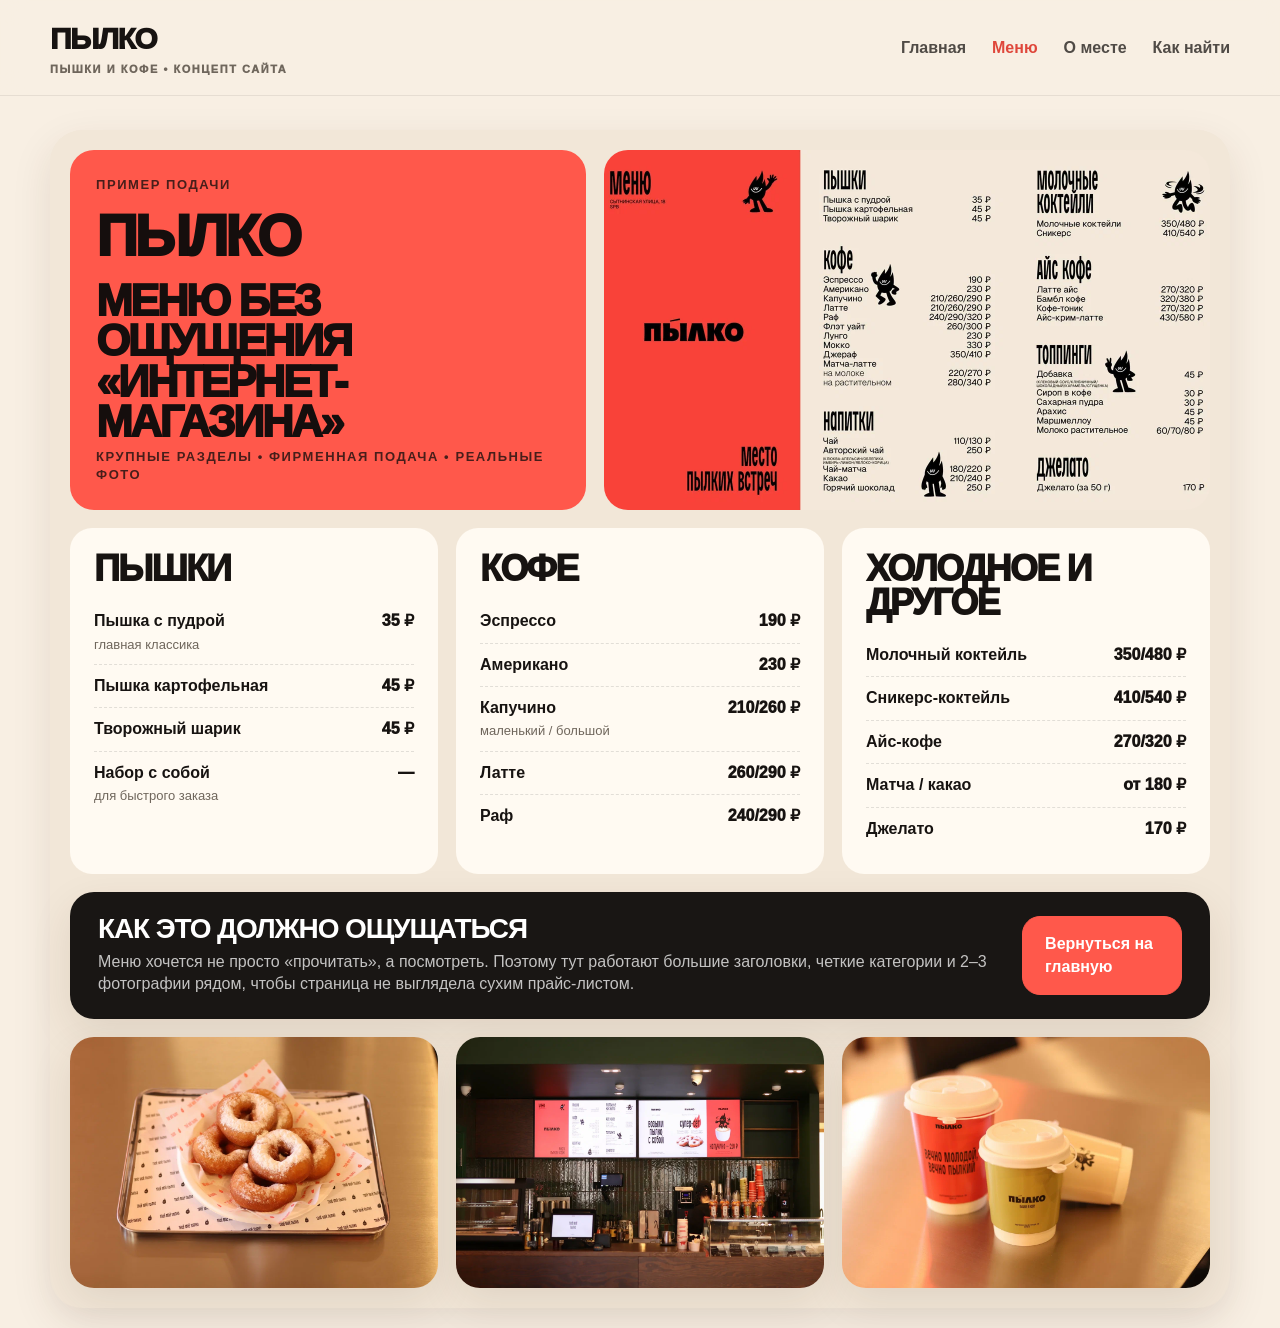
==== menu.html @ 5d1442cd "Initial portfolio release" ====
<!doctype html>
<html lang="ru">
<head>
  <meta charset="utf-8">
  <meta name="viewport" content="width=device-width, initial-scale=1">
  <title>Пылко — концепт меню</title>
  <link rel="stylesheet" href="style.css">
</head>
<body>
  <header class="site-header">
    <div class="container nav">
      <a class="brand" href="index.html">Пылко<small>пышки и кофе • концепт сайта</small></a>
      <nav class="nav-links">
        <a href="index.html">Главная</a>
        <a class="active" href="menu.html">Меню</a>
        <a href="index.html#mood">О месте</a>
        <a href="index.html#visit">Как найти</a>
      </nav>
    </div>
  </header>

  <main class="menu-wrap">
    <div class="container">
      <div class="menu-layout">
        <div class="menu-top">
          <div class="menu-intro">
            <div>
              <div class="mini">пример подачи</div>
              <div class="logo">Пылко</div>
            </div>
            <div class="tag">Меню без ощущения «интернет-магазина»</div>
            <div class="mini">крупные разделы • фирменная подача • реальные фото</div>
          </div>
          <div class="poster-box">
            <img src="assets/menu_board.png" alt="Меню Пылко">
          </div>
        </div>

        <div class="menu-grid">
          <section class="menu-col">
            <h3>Пышки</h3>
            <div class="item"><div><span class="name">Пышка с пудрой</span><span class="sub">главная классика</span></div><span class="price">35 ₽</span></div>
            <div class="item"><div><span class="name">Пышка картофельная</span></div><span class="price">45 ₽</span></div>
            <div class="item"><div><span class="name">Творожный шарик</span></div><span class="price">45 ₽</span></div>
            <div class="item"><div><span class="name">Набор с собой</span><span class="sub">для быстрого заказа</span></div><span class="price">—</span></div>
          </section>

          <section class="menu-col">
            <h3>Кофе</h3>
            <div class="item"><div><span class="name">Эспрессо</span></div><span class="price">190 ₽</span></div>
            <div class="item"><div><span class="name">Американо</span></div><span class="price">230 ₽</span></div>
            <div class="item"><div><span class="name">Капучино</span><span class="sub">маленький / большой</span></div><span class="price">210/260 ₽</span></div>
            <div class="item"><div><span class="name">Латте</span></div><span class="price">260/290 ₽</span></div>
            <div class="item"><div><span class="name">Раф</span></div><span class="price">240/290 ₽</span></div>
          </section>

          <section class="menu-col">
            <h3>Холодное и другое</h3>
            <div class="item"><div><span class="name">Молочный коктейль</span></div><span class="price">350/480 ₽</span></div>
            <div class="item"><div><span class="name">Сникерс-коктейль</span></div><span class="price">410/540 ₽</span></div>
            <div class="item"><div><span class="name">Айс-кофе</span></div><span class="price">270/320 ₽</span></div>
            <div class="item"><div><span class="name">Матча / какао</span></div><span class="price">от 180 ₽</span></div>
            <div class="item"><div><span class="name">Джелато</span></div><span class="price">170 ₽</span></div>
          </section>
        </div>

        <div class="callout note">
          <div>
            <b>Как это должно ощущаться</b>
            <p>Меню хочется не просто «прочитать», а посмотреть. Поэтому тут работают большие заголовки, четкие категории и 2–3 фотографии рядом, чтобы страница не выглядела сухим прайс-листом.</p>
          </div>
          <a class="btn primary" href="index.html">Вернуться на главную</a>
        </div>

        <div class="image-row">
          <div class="photo"><img src="assets/donuts.png" alt="Пышки"></div>
          <div class="photo"><img src="assets/wide_counter.png" alt="Стойка и меню"></div>
          <div class="photo"><img src="assets/cups.png" alt="Напитки"></div>
        </div>
      </div>
    </div>
  </main>
</body>
</html>
---- style.css ----
:root{
  --bg:#f8efe3;
  --paper:#fff8ef;
  --paper-2:#f2e7d8;
  --ink:#171311;
  --muted:#6f665c;
  --accent:#ff584b;
  --accent-dark:#df473b;
  --line:rgba(23,19,17,.08);
  --shadow:0 14px 40px rgba(68,38,20,.10);
  --radius:28px;
}
*{box-sizing:border-box}
html,body{margin:0;padding:0}
body{
  background:var(--bg);
  color:var(--ink);
  font-family: Inter, -apple-system, BlinkMacSystemFont, "Segoe UI", Arial, sans-serif;
  line-height:1.4;
}
a{text-decoration:none;color:inherit}
img{display:block;max-width:100%}
.container{width:min(1180px, calc(100% - 40px)); margin:0 auto}
.site-header{
  position:sticky; top:0; z-index:50;
  background:rgba(248,239,227,.90);
  backdrop-filter: blur(12px);
  border-bottom:1px solid var(--line);
}
.nav{display:flex; align-items:center; justify-content:space-between; gap:20px; padding:18px 0}
.brand{font-size:30px; font-weight:950; letter-spacing:-.05em; text-transform:uppercase}
.brand small{display:block; color:var(--muted); font-size:11px; letter-spacing:.14em; margin-top:2px}
.nav-links{display:flex; flex-wrap:wrap; gap:26px; font-weight:800}
.nav-links a{opacity:.75}
.nav-links a.active, .nav-links a:hover{opacity:1; color:var(--accent-dark)}
.hero{padding:28px 0 18px}
.hero-grid{display:grid; grid-template-columns:1.02fr .98fr; gap:26px; align-items:stretch}
.panel{
  background:linear-gradient(180deg, var(--paper) 0%, #f5ead9 100%);
  border-radius:var(--radius);
  box-shadow:var(--shadow);
}
.hero-copy{
  padding:52px;
  display:flex; flex-direction:column; justify-content:space-between;
  min-height:600px;
}
.badge{
  display:inline-flex; align-items:center; gap:10px;
  background:rgba(255,88,75,.12); color:var(--accent-dark);
  padding:10px 16px; border-radius:999px; font-size:14px; font-weight:900;
}
h1{
  margin:18px 0 14px;
  font-size:80px; line-height:.92; letter-spacing:-.07em; font-weight:950; text-transform:uppercase;
}
.lead{font-size:24px; line-height:1.2; max-width:560px}
.meta{margin-top:18px; color:var(--muted); font-weight:700; display:flex; gap:12px; flex-wrap:wrap}
.actions{display:flex; flex-wrap:wrap; gap:14px; margin-top:28px}
.btn{
  display:inline-flex; align-items:center; justify-content:center;
  padding:16px 22px; border-radius:18px; font-weight:900; border:1px solid var(--line);
}
.btn.primary{background:var(--accent); color:#fff; border-color:var(--accent)}
.btn.secondary{background:#fff}
.hero-photo{position:relative; min-height:600px; overflow:hidden}
.hero-photo img{width:100%; height:100%; object-fit:cover}
.float-card{
  position:absolute; left:22px; bottom:22px; max-width:280px;
  background:rgba(255,248,239,.90); backdrop-filter:blur(10px);
  padding:16px 18px; border-radius:18px;
}
.float-card .small{font-size:12px; color:var(--muted); font-weight:900; letter-spacing:.12em; text-transform:uppercase}
.float-card strong{display:block; margin-top:4px; font-size:28px; line-height:.95; font-weight:950; letter-spacing:-.04em; text-transform:uppercase}
.section{padding:58px 0}
.section-head{display:flex; justify-content:space-between; gap:20px; align-items:flex-end; margin-bottom:22px}
.section-head h2{margin:0; font-size:46px; line-height:.94; letter-spacing:-.05em; font-weight:950; text-transform:uppercase}
.section-head p{max-width:720px; margin:0; color:var(--muted); font-size:18px}
.cards{display:grid; grid-template-columns:repeat(3,1fr); gap:18px}
.card{background:#fff; border-radius:24px; overflow:hidden; box-shadow:var(--shadow)}
.card .image{aspect-ratio:1.05/1; overflow:hidden}
.card .image img{width:100%; height:100%; object-fit:cover}
.card .content{padding:18px 18px 20px}
.eyebrow{font-size:13px; text-transform:uppercase; letter-spacing:.12em; color:var(--accent-dark); font-weight:900}
.card h3{margin:6px 0 10px; font-size:30px; line-height:.92; letter-spacing:-.05em; font-weight:950; text-transform:uppercase}
.card p{margin:0; color:var(--muted)}
.showcase{display:grid; grid-template-columns:1fr 1fr; gap:18px}
.dark-card{
  background:#191614; color:#fff; border-radius:var(--radius);
  padding:34px; min-height:390px; display:flex; flex-direction:column; justify-content:space-between;
}
.dark-card h3{margin:0 0 12px; font-size:48px; line-height:.92; letter-spacing:-.06em; font-weight:950; text-transform:uppercase}
.dark-card p{margin:0; color:rgba(255,255,255,.76); font-size:18px}
.points{display:grid; gap:12px; margin-top:20px}
.points div{padding:14px 16px; border-radius:16px; border:1px solid rgba(255,255,255,.10); background:rgba(255,255,255,.07)}
.gallery{display:grid; grid-template-columns:1.18fr .82fr; gap:18px}
.stack{display:grid; gap:18px}
.photo{border-radius:24px; overflow:hidden; box-shadow:var(--shadow); min-height:180px}
.photo img{width:100%; height:100%; object-fit:cover}
.callout{
  display:flex; align-items:center; justify-content:space-between; gap:18px;
  background:#191614; color:#fff; border-radius:24px; padding:24px 28px; box-shadow:var(--shadow)
}
.callout b{display:block; font-size:28px; line-height:.95; letter-spacing:-.04em; text-transform:uppercase}
.callout p{margin:8px 0 0; color:rgba(255,255,255,.74)}
.footer{padding:38px 0 54px; margin-top:16px; border-top:1px solid var(--line)}
.footer-grid{display:grid; grid-template-columns:1.1fr .9fr .9fr; gap:20px}
.footer p{color:var(--muted)}
.menu-wrap{padding:34px 0 20px}
.menu-layout{background:var(--paper-2); border-radius:32px; padding:20px; box-shadow:var(--shadow)}
.menu-top{display:grid; grid-template-columns:.92fr 1.08fr; gap:18px}
.menu-intro{
  background:var(--accent); color:#150e0d; border-radius:24px; padding:26px;
  display:flex; flex-direction:column; justify-content:space-between; min-height:360px;
}
.menu-intro .mini{font-size:13px; letter-spacing:.12em; text-transform:uppercase; font-weight:900; opacity:.78}
.menu-intro .logo{font-size:58px; font-weight:950; letter-spacing:-.06em; text-transform:uppercase}
.menu-intro .tag{font-size:44px; line-height:.92; letter-spacing:-.06em; font-weight:950; text-transform:uppercase}
.poster-box{background:#fff; border-radius:24px; overflow:hidden; min-height:360px}
.poster-box img{width:100%; height:100%; object-fit:cover}
.menu-grid{display:grid; grid-template-columns:repeat(3,1fr); gap:18px; margin-top:18px}
.menu-col{background:#fffaf2; border-radius:22px; padding:24px}
.menu-col h3{margin:0 0 14px; font-size:36px; line-height:.94; letter-spacing:-.05em; font-weight:950; text-transform:uppercase}
.item{display:flex; justify-content:space-between; gap:18px; padding:10px 0; border-bottom:1px dashed rgba(23,19,17,.12)}
.item:last-child{border-bottom:none}
.name{font-weight:800}
.sub{display:block; color:var(--muted); font-size:13px; margin-top:3px}
.price{white-space:nowrap; font-weight:950}
.note{margin-top:18px}
.image-row{display:grid; grid-template-columns:1fr 1fr 1fr; gap:18px; margin-top:18px}
.small-note{color:var(--muted); font-size:15px}
@media (max-width: 980px){
  .hero-grid, .showcase, .gallery, .menu-top, .footer-grid, .cards, .menu-grid, .image-row{grid-template-columns:1fr}
  .hero-copy, .hero-photo{min-height:auto}
  h1{font-size:56px}
  .hero-copy{padding:34px}
  .section-head h2{font-size:38px}
}
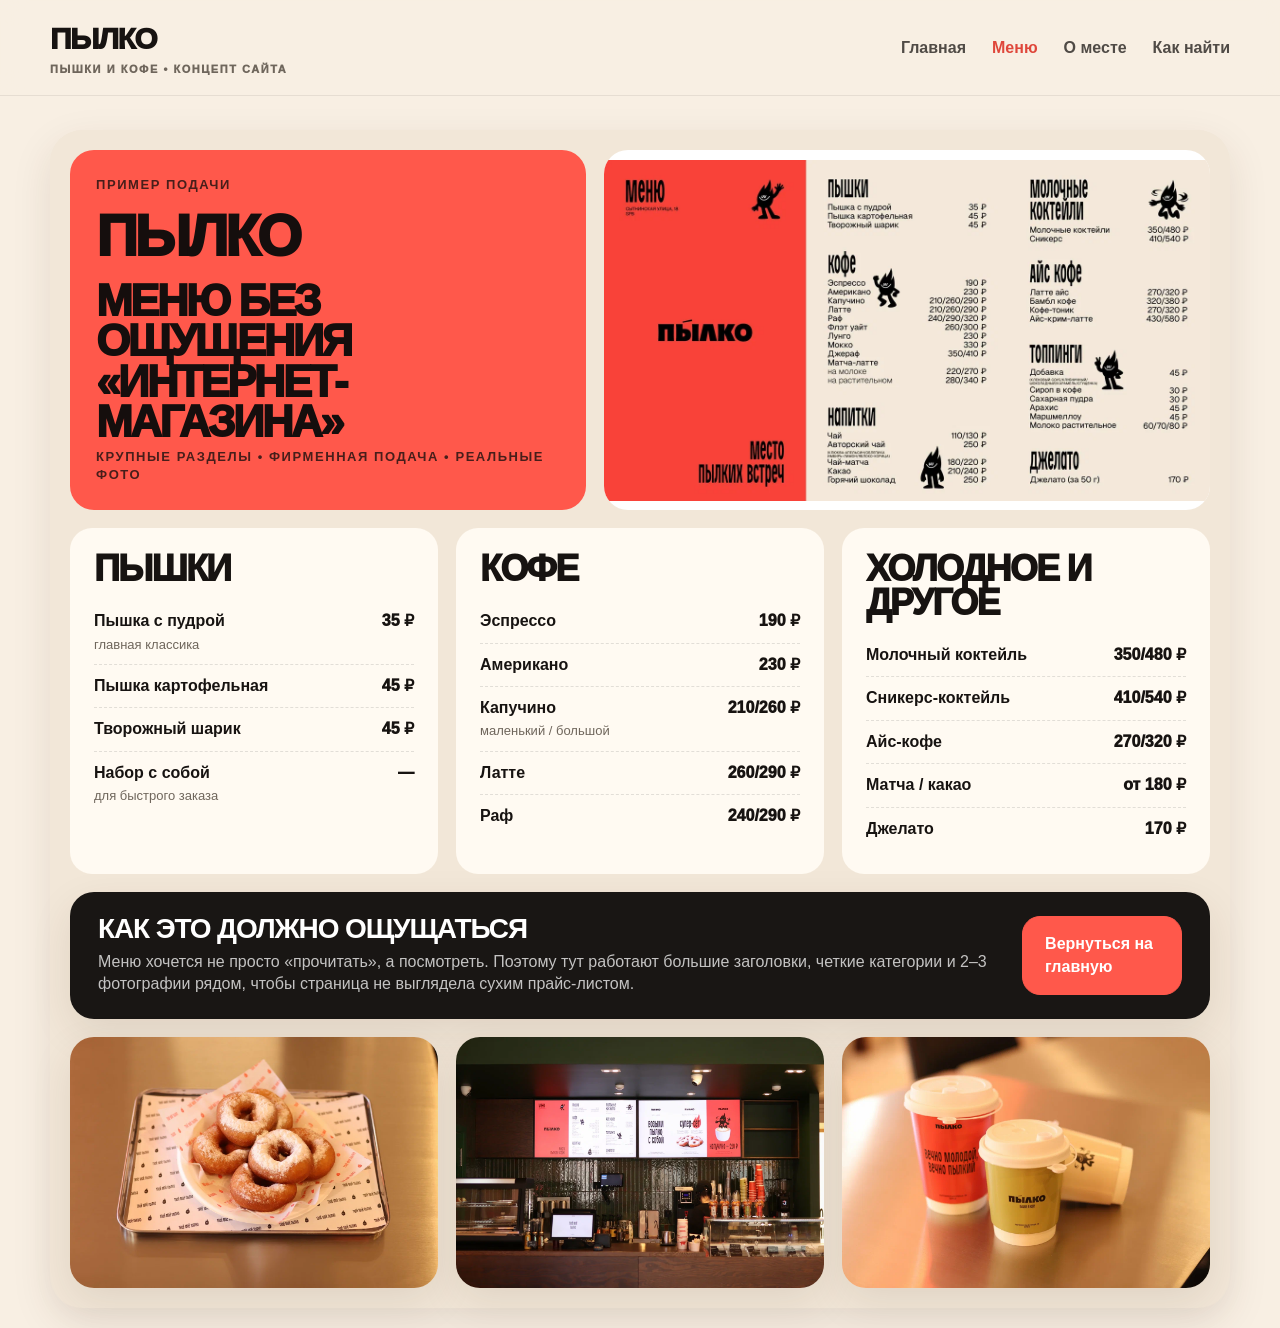
==== commit dc5eb3b8: "Fix responsive layout and add favicon" ====
--- a/menu.html
+++ b/menu.html
@@ -3,8 +3,10 @@
 <head>
   <meta charset="utf-8">
   <meta name="viewport" content="width=device-width, initial-scale=1">
-  <title>Пылко — концепт меню</title>
-  <link rel="stylesheet" href="style.css">
+  <title>Меню — Пылко</title>
+  <meta name="theme-color" content="#f8efe3">
+  <link rel="icon" href="/favicon.svg" type="image/svg+xml">
+  <link rel="stylesheet" href="style.css?v=3">
 </head>
 <body>
   <header class="site-header">
--- a/style.css
+++ b/style.css
@@ -11,7 +11,7 @@
   --radius:28px;
 }
 *{box-sizing:border-box}
-html,body{margin:0;padding:0}
+html,body{margin:0;padding:0; max-width:100%}
 body{
   background:var(--bg);
   color:var(--ink);
@@ -20,7 +20,7 @@
 }
 a{text-decoration:none;color:inherit}
 img{display:block;max-width:100%}
-.container{width:min(1180px, calc(100% - 40px)); margin:0 auto}
+.container{width:min(1180px, calc(100% - 40px)); max-width:100%; margin-inline:auto}
 .site-header{
   position:sticky; top:0; z-index:50;
   background:rgba(248,239,227,.90);
@@ -28,7 +28,7 @@
   border-bottom:1px solid var(--line);
 }
 .nav{display:flex; align-items:center; justify-content:space-between; gap:20px; padding:18px 0}
-.brand{font-size:30px; font-weight:950; letter-spacing:-.05em; text-transform:uppercase}
+.brand{flex:none; font-size:30px; font-weight:950; letter-spacing:-.05em; text-transform:uppercase}
 .brand small{display:block; color:var(--muted); font-size:11px; letter-spacing:.14em; margin-top:2px}
 .nav-links{display:flex; flex-wrap:wrap; gap:26px; font-weight:800}
 .nav-links a{opacity:.75}
@@ -52,7 +52,7 @@
 }
 h1{
   margin:18px 0 14px;
-  font-size:80px; line-height:.92; letter-spacing:-.07em; font-weight:950; text-transform:uppercase;
+  font-size:clamp(56px, 6.8vw, 80px); line-height:.92; letter-spacing:-.07em; font-weight:950; text-transform:uppercase;
 }
 .lead{font-size:24px; line-height:1.2; max-width:560px}
 .meta{margin-top:18px; color:var(--muted); font-weight:700; display:flex; gap:12px; flex-wrap:wrap}
@@ -74,7 +74,7 @@
 .float-card strong{display:block; margin-top:4px; font-size:28px; line-height:.95; font-weight:950; letter-spacing:-.04em; text-transform:uppercase}
 .section{padding:58px 0}
 .section-head{display:flex; justify-content:space-between; gap:20px; align-items:flex-end; margin-bottom:22px}
-.section-head h2{margin:0; font-size:46px; line-height:.94; letter-spacing:-.05em; font-weight:950; text-transform:uppercase}
+.section-head h2{margin:0; font-size:clamp(38px, 4vw, 46px); line-height:.94; letter-spacing:-.05em; font-weight:950; text-transform:uppercase}
 .section-head p{max-width:720px; margin:0; color:var(--muted); font-size:18px}
 .cards{display:grid; grid-template-columns:repeat(3,1fr); gap:18px}
 .card{background:#fff; border-radius:24px; overflow:hidden; box-shadow:var(--shadow)}
@@ -116,23 +116,82 @@
 .menu-intro .mini{font-size:13px; letter-spacing:.12em; text-transform:uppercase; font-weight:900; opacity:.78}
 .menu-intro .logo{font-size:58px; font-weight:950; letter-spacing:-.06em; text-transform:uppercase}
 .menu-intro .tag{font-size:44px; line-height:.92; letter-spacing:-.06em; font-weight:950; text-transform:uppercase}
-.poster-box{background:#fff; border-radius:24px; overflow:hidden; min-height:360px}
-.poster-box img{width:100%; height:100%; object-fit:cover}
+.poster-box{background:#fff; border-radius:24px; overflow:hidden; display:flex; align-items:center; min-height:0}
+.poster-box img{width:100%; height:auto; object-fit:contain; aspect-ratio:16/9}
 .menu-grid{display:grid; grid-template-columns:repeat(3,1fr); gap:18px; margin-top:18px}
 .menu-col{background:#fffaf2; border-radius:22px; padding:24px}
 .menu-col h3{margin:0 0 14px; font-size:36px; line-height:.94; letter-spacing:-.05em; font-weight:950; text-transform:uppercase}
-.item{display:flex; justify-content:space-between; gap:18px; padding:10px 0; border-bottom:1px dashed rgba(23,19,17,.12)}
+.item{display:flex; justify-content:space-between; align-items:flex-start; gap:18px; min-width:0; padding:10px 0; border-bottom:1px dashed rgba(23,19,17,.12)}
+.item > div{min-width:0}
 .item:last-child{border-bottom:none}
 .name{font-weight:800}
 .sub{display:block; color:var(--muted); font-size:13px; margin-top:3px}
-.price{white-space:nowrap; font-weight:950}
+.price{flex:none; white-space:nowrap; font-weight:950}
 .note{margin-top:18px}
 .image-row{display:grid; grid-template-columns:1fr 1fr 1fr; gap:18px; margin-top:18px}
 .small-note{color:var(--muted); font-size:15px}
 @media (max-width: 980px){
-  .hero-grid, .showcase, .gallery, .menu-top, .footer-grid, .cards, .menu-grid, .image-row{grid-template-columns:1fr}
+  .hero-grid, .showcase, .gallery, .menu-top, .footer-grid, .cards, .menu-grid, .image-row{grid-template-columns:minmax(0, 1fr)}
+  .hero-grid > *, .showcase > *, .gallery > *, .menu-top > *, .footer-grid > *, .cards > *, .menu-grid > *, .image-row > *{min-width:0}
   .hero-copy, .hero-photo{min-height:auto}
-  h1{font-size:56px}
   .hero-copy{padding:34px}
-  .section-head h2{font-size:38px}
+  .hero-photo{aspect-ratio:4/3}
+  .image-row .photo{min-height:0; aspect-ratio:3/2}
 }
+@media (max-width: 640px){
+  .container{width:min(100% - 32px, 1180px)}
+  .site-header{position:relative}
+  .nav{flex-direction:column; align-items:stretch; gap:14px; padding:14px 0}
+  .nav-links{
+    width:100%; display:grid; grid-template-columns:repeat(2, minmax(0, 1fr));
+    gap:6px 12px; padding-top:12px; border-top:1px solid var(--line)
+  }
+  .nav-links a{min-width:0; padding:5px 0}
+  .hero{padding:16px 0 8px}
+  .hero-grid{gap:14px}
+  .hero-copy{padding:clamp(22px, 6vw, 34px); gap:30px}
+  h1{font-size:clamp(35px, 11vw, 52px)}
+  .lead{font-size:clamp(18px, 5.2vw, 22px)}
+  .meta{gap:7px 9px; font-size:14px}
+  .actions{display:grid; grid-template-columns:repeat(2, minmax(0, 1fr)); gap:10px; margin-top:22px}
+  .btn{min-width:0; padding:14px 10px; text-align:center}
+  .hero-photo{aspect-ratio:4/5}
+  .float-card{left:16px; right:16px; bottom:16px; width:auto; max-width:none; padding:14px 16px}
+  .float-card strong{font-size:clamp(22px, 7vw, 28px)}
+  .section{padding:38px 0}
+  .section-head{margin-bottom:18px}
+  .section-head h2{font-size:clamp(31px, 10vw, 40px); overflow-wrap:anywhere}
+  .section-head p{font-size:16px}
+  .cards, .showcase, .gallery, .stack{gap:14px}
+  .card .content{padding:16px 16px 18px}
+  .card h3{font-size:clamp(25px, 8vw, 30px)}
+  .dark-card{min-height:0; padding:24px}
+  .dark-card h3{font-size:clamp(32px, 10vw, 44px); overflow-wrap:anywhere}
+  .points div{padding:12px 14px}
+  .callout{flex-direction:column; align-items:stretch; padding:22px}
+  .callout .btn{width:100%}
+  .footer{padding:30px 0 38px}
+  .footer-grid{gap:12px}
+  .menu-wrap{padding:18px 0 12px}
+  .menu-layout{padding:14px; border-radius:24px}
+  .menu-top, .menu-grid, .image-row{gap:14px}
+  .menu-grid, .image-row, .note{margin-top:14px}
+  .menu-intro{min-height:300px; padding:22px}
+  .menu-intro .logo{font-size:clamp(46px, 15vw, 58px)}
+  .menu-intro .tag{font-size:clamp(31px, 10vw, 42px); overflow-wrap:anywhere}
+  .menu-col{padding:20px}
+  .menu-col h3{font-size:clamp(30px, 9vw, 36px)}
+  .item{gap:12px}
+}
+@media (max-width: 380px){
+  .container{width:min(100% - 24px, 1180px)}
+  .nav{padding:12px 0}
+  .brand{font-size:28px}
+  .brand small{font-size:10px; letter-spacing:.11em}
+  .hero-copy{padding:20px}
+  .actions{grid-template-columns:minmax(0, 1fr)}
+  .dark-card, .callout{padding:20px}
+  .menu-layout{padding:10px; border-radius:20px}
+  .menu-intro, .menu-col{padding:18px}
+  .item{gap:8px}
+}
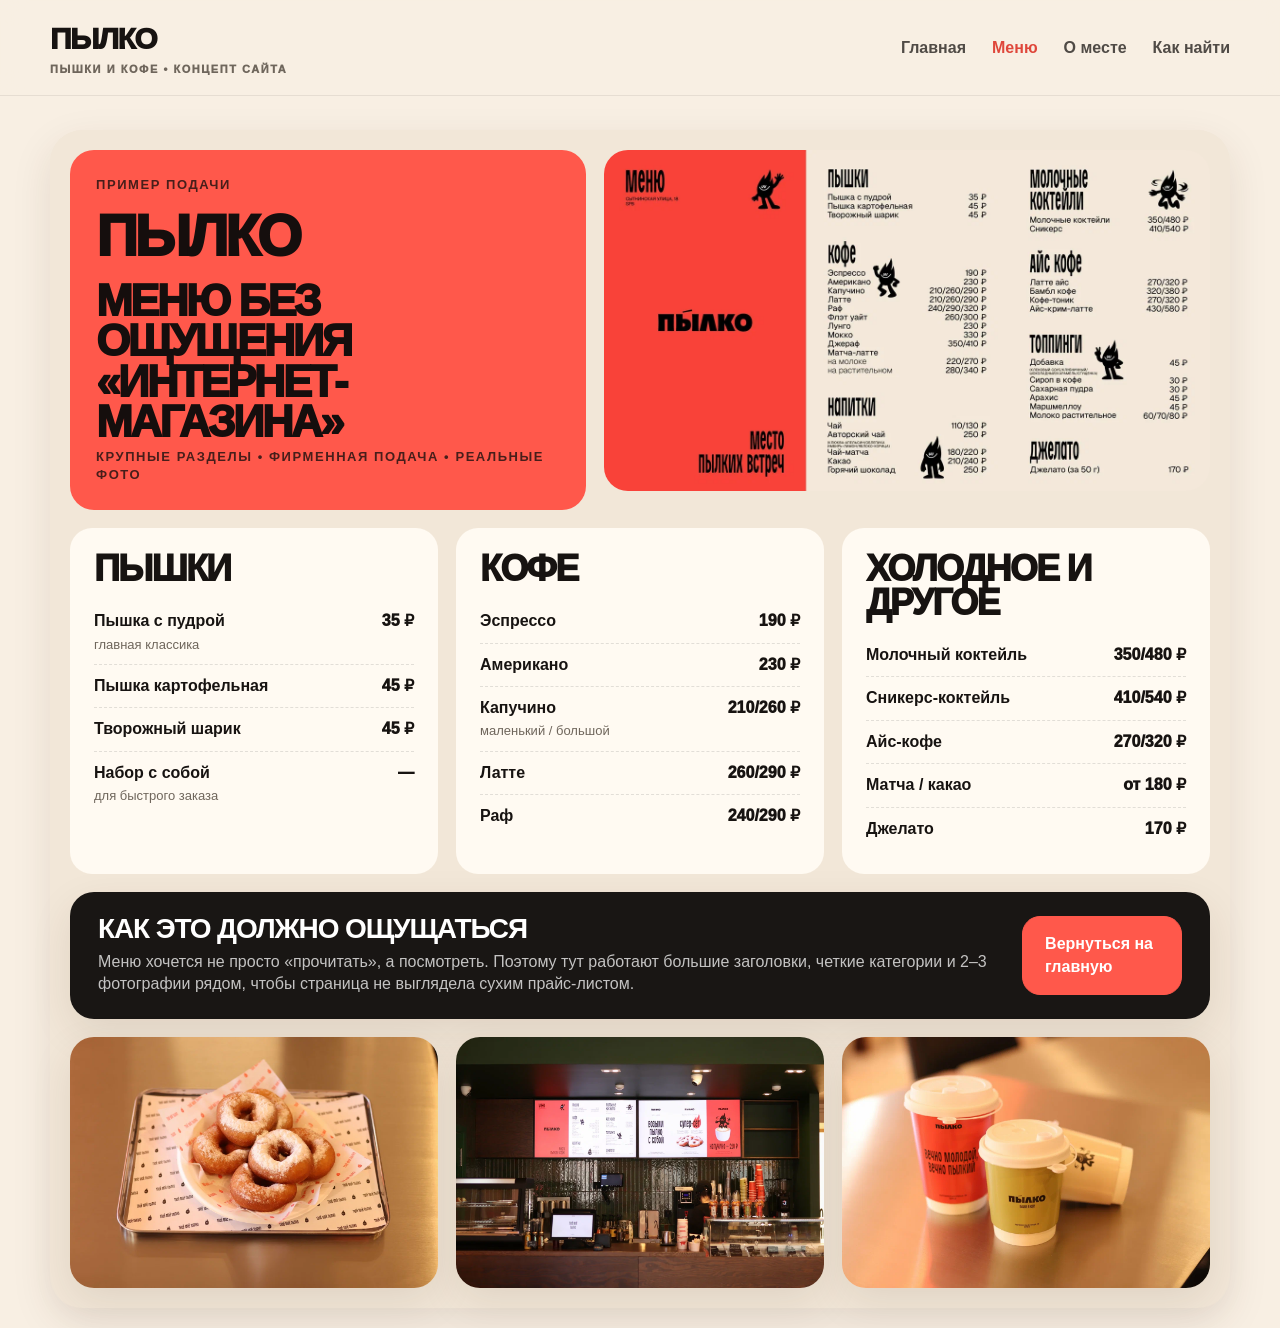
==== commit 3f22e832: "Improve responsive menu artwork" ====
--- a/menu.html
+++ b/menu.html
@@ -6,7 +6,7 @@
   <title>Меню — Пылко</title>
   <meta name="theme-color" content="#f8efe3">
   <link rel="icon" href="/favicon.svg" type="image/svg+xml">
-  <link rel="stylesheet" href="style.css?v=3">
+  <link rel="stylesheet" href="style.css?v=4">
 </head>
 <body>
   <header class="site-header">
@@ -33,8 +33,16 @@
             <div class="tag">Меню без ощущения «интернет-магазина»</div>
             <div class="mini">крупные разделы • фирменная подача • реальные фото</div>
           </div>
-          <div class="poster-box">
-            <img src="assets/menu_board.png" alt="Меню Пылко">
+          <div class="poster-preview">
+            <a class="poster-box poster-full" href="assets/menu_board.png" target="_blank" rel="noopener" aria-label="Открыть оригинал меню Пылко в новой вкладке">
+              <img src="assets/menu_board.png" alt="Меню Пылко">
+            </a>
+            <a class="poster-mobile" href="assets/menu_board.png" target="_blank" rel="noopener" aria-label="Открыть оригинал меню Пылко в новой вкладке">
+              <img src="assets/menu_board_part_1.png" alt="Фирменная часть меню Пылко">
+              <img src="assets/menu_board_part_2.png" alt="Пышки, кофе и напитки">
+              <img src="assets/menu_board_part_3.png" alt="Коктейли, айс-кофе, топпинги и джелато">
+            </a>
+            <p class="poster-hint">Нажмите, чтобы открыть оригинал</p>
           </div>
         </div>
 
--- a/style.css
+++ b/style.css
@@ -116,8 +116,10 @@
 .menu-intro .mini{font-size:13px; letter-spacing:.12em; text-transform:uppercase; font-weight:900; opacity:.78}
 .menu-intro .logo{font-size:58px; font-weight:950; letter-spacing:-.06em; text-transform:uppercase}
 .menu-intro .tag{font-size:44px; line-height:.92; letter-spacing:-.06em; font-weight:950; text-transform:uppercase}
-.poster-box{background:#fff; border-radius:24px; overflow:hidden; display:flex; align-items:center; min-height:0}
-.poster-box img{width:100%; height:auto; object-fit:contain; aspect-ratio:16/9}
+.poster-preview{align-self:start; min-width:0}
+.poster-box{display:block; overflow:hidden; height:auto; min-height:0; border-radius:24px}
+.poster-box img{display:block; width:100%; height:auto}
+.poster-mobile, .poster-hint{display:none}
 .menu-grid{display:grid; grid-template-columns:repeat(3,1fr); gap:18px; margin-top:18px}
 .menu-col{background:#fffaf2; border-radius:22px; padding:24px}
 .menu-col h3{margin:0 0 14px; font-size:36px; line-height:.94; letter-spacing:-.05em; font-weight:950; text-transform:uppercase}
@@ -179,6 +181,10 @@
   .menu-intro{min-height:300px; padding:22px}
   .menu-intro .logo{font-size:clamp(46px, 15vw, 58px)}
   .menu-intro .tag{font-size:clamp(31px, 10vw, 42px); overflow-wrap:anywhere}
+  .poster-full{display:none}
+  .poster-mobile{display:flex; flex-direction:column; gap:10px}
+  .poster-mobile img{width:100%; height:auto; border-radius:20px}
+  .poster-hint{display:block; margin:8px 0 0; color:var(--muted); font-size:13px; text-align:center}
   .menu-col{padding:20px}
   .menu-col h3{font-size:clamp(30px, 9vw, 36px)}
   .item{gap:12px}
